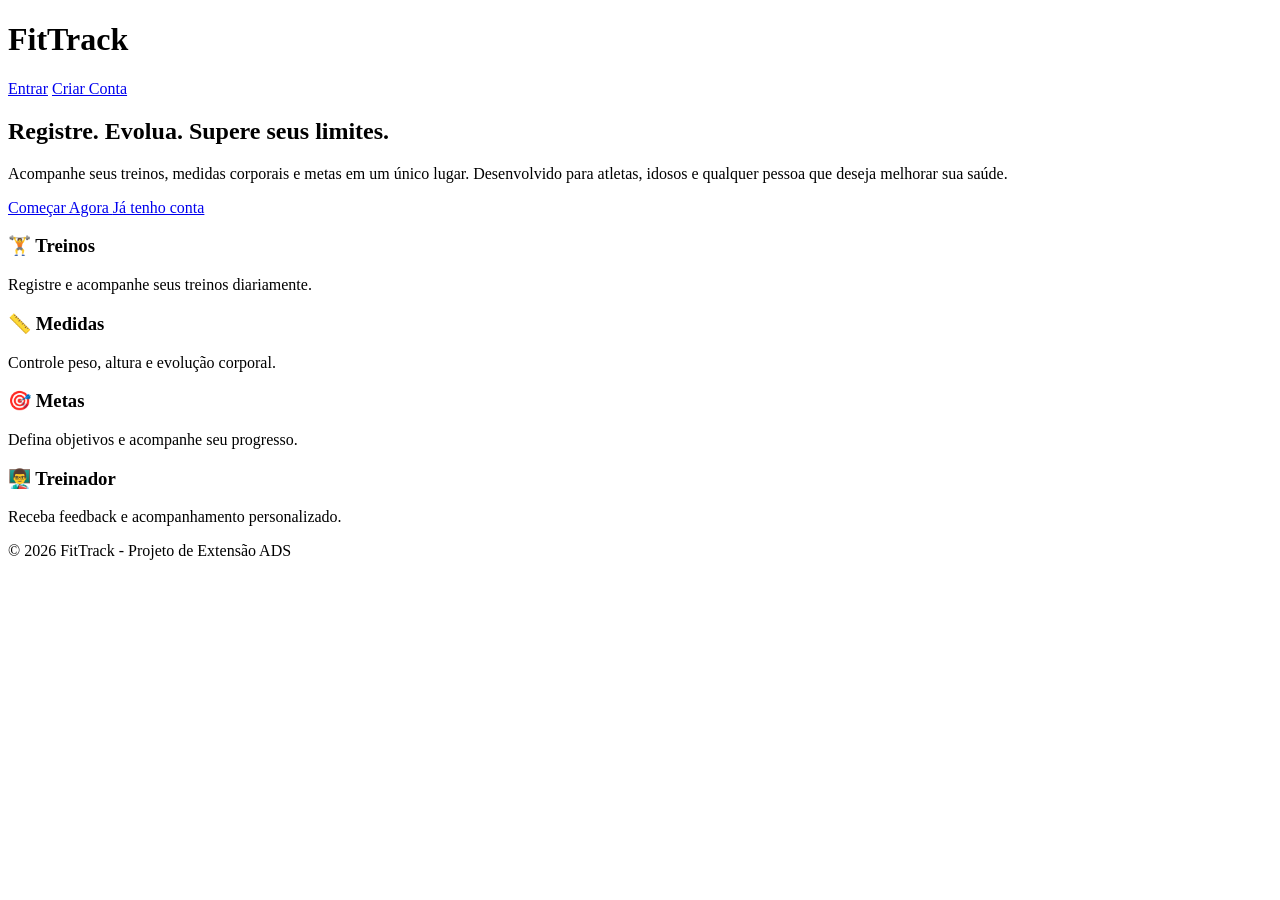
==== index.html @ 23695db5 "atualização Index" ====
<!DOCTYPE html>
<html lang="pt-BR">
<head>
    <meta charset="UTF-8">
    <meta name="viewport" content="width=device-width, initial-scale=1.0">
    <title>FitTrack</title>

    <link rel="stylesheet" href="css/style.css">
</head>
<body>

    <header class="header">
        <h1>FitTrack</h1>
        <nav>
            <a href="login.html" class="btn">Entrar</a>
            <a href="cadastro.html" class="btn btn-primary">Criar Conta</a>
        </nav>
    </header>

    <main class="hero">
        <div class="hero-content">
            <h2>Registre. Evolua. Supere seus limites.</h2>

            <p>
                Acompanhe seus treinos, medidas corporais e metas em um único lugar.
                Desenvolvido para atletas, idosos e qualquer pessoa que deseja melhorar sua saúde.
            </p>

            <div class="hero-buttons">
                <a href="cadastro.html" class="btn btn-primary">
                    Começar Agora
                </a>

                <a href="login.html" class="btn">
                    Já tenho conta
                </a>
            </div>
        </div>
    </main>

    <section class="features">
        <div class="card">
            <h3>🏋️ Treinos</h3>
            <p>Registre e acompanhe seus treinos diariamente.</p>
        </div>

        <div class="card">
            <h3>📏 Medidas</h3>
            <p>Controle peso, altura e evolução corporal.</p>
        </div>

        <div class="card">
            <h3>🎯 Metas</h3>
            <p>Defina objetivos e acompanhe seu progresso.</p>
        </div>

        <div class="card">
            <h3>👨‍🏫 Treinador</h3>
            <p>Receba feedback e acompanhamento personalizado.</p>
        </div>
    </section>

    <footer>
        <p>© 2026 FitTrack - Projeto de Extensão ADS</p>
    </footer>

</body>
</html>
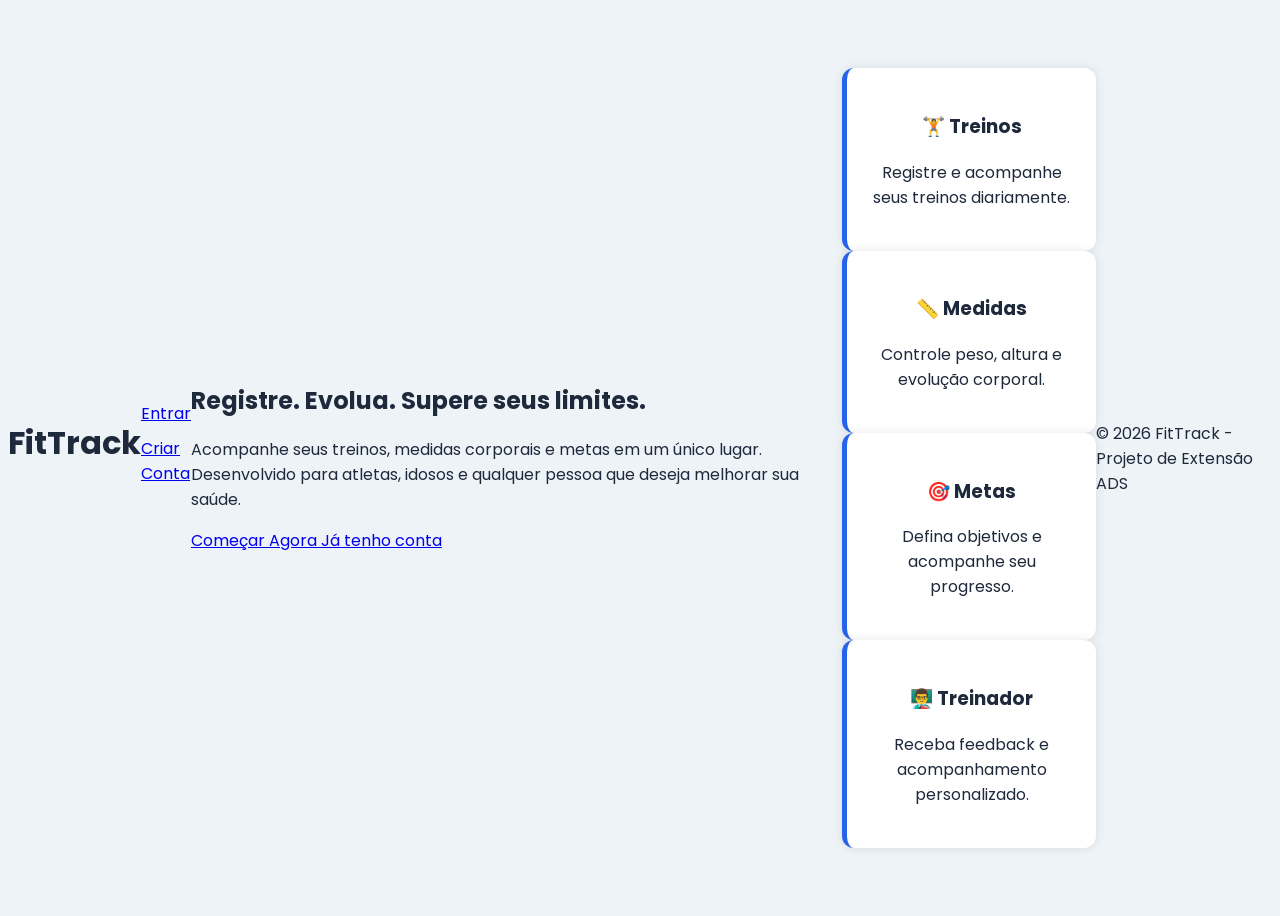
==== commit 6e430a66: "Atualizando CSS" ====
--- a/index.html
+++ b/index.html
@@ -6,6 +6,12 @@
     <title>FitTrack</title>
 
     <link rel="stylesheet" href="css/style.css">
+	
+	<link rel="preconnect" href="https://fonts.googleapis.com">
+	<link rel="preconnect" href="https://fonts.gstatic.com" crossorigin>
+
+	<link href="https://fonts.googleapis.com/css2?family=Poppins:wght@300;400;500;600;700&display=swap" rel="stylesheet">
+	<link rel="stylesheet" href="https://cdn.jsdelivr.net/npm/bootstrap-icons@1.13.1/font/bootstrap-icons.min.css">
 </head>
 <body>
 
--- a/css/style.css
+++ b/css/style.css
@@ -0,0 +1,195 @@
+body {
+
+    font-family: Arial, sans-serif;
+
+    background-color: #f5f5f5;
+
+    display: flex;
+
+    justify-content: center;
+
+    align-items: center;
+
+    min-height: 100vh;
+}
+
+.container {
+
+    background: white;
+
+    padding: 30px;
+
+    border-radius: 12px;
+
+    width: 350px;
+
+    box-shadow: 0 0 15px rgba(0,0,0,0.1);
+}
+
+input {
+
+    width: 100%;
+
+    padding: 12px;
+
+    margin: 10px 0;
+}
+
+button {
+
+    width: 100%;
+
+    padding: 12px;
+
+    border: none;
+
+    background: #2563eb;
+
+    color: white;
+
+    border-radius: 8px;
+
+    cursor: pointer;
+}
+
+.dashboard {
+
+    width: 90%;
+    max-width: 1200px;
+}
+
+header {
+
+    display: flex;
+    justify-content: space-between;
+    align-items: center;
+
+    margin-bottom: 30px;
+}
+
+.cards {
+
+    display: flex;
+    gap: 20px;
+
+    margin-bottom: 30px;
+}
+
+.card {
+
+    flex: 1;
+
+    background: white;
+
+    padding: 25px;
+
+    border-radius: 12px;
+
+    text-align: center;
+
+    box-shadow: 0 0 10px rgba(0,0,0,.1);
+}
+
+.card span {
+
+    display: block;
+
+    margin-top: 15px;
+
+    font-size: 28px;
+
+    font-weight: bold;
+}
+
+.grafico {
+    width: 100%;
+    max-width: 900px;
+    margin: 20px auto;
+    height: 400px;
+}
+
+/* ========================= */
+/* FITTRACK 2.0 */
+/* ========================= */
+
+body{
+
+    font-family:"Poppins",sans-serif;
+
+    background:#eef3f8;
+
+    color:#1e293b;
+}
+
+.topbar{
+
+    background:white;
+
+    padding:20px;
+
+    border-radius:16px;
+
+    display:flex;
+
+    justify-content:space-between;
+
+    align-items:center;
+
+    margin-bottom:30px;
+
+    box-shadow:0 10px 25px rgba(0,0,0,.08);
+}
+
+.logo{
+
+    display:flex;
+
+    align-items:center;
+
+    gap:10px;
+
+    font-size:28px;
+
+    font-weight:700;
+
+    color:#2563eb;
+}
+
+nav{
+
+    display:flex;
+
+    gap:10px;
+
+    flex-wrap:wrap;
+}
+
+button{
+
+    transition:.25s;
+
+    font-family:"Poppins",sans-serif;
+
+    font-weight:600;
+}
+
+button:hover{
+
+    transform:translateY(-2px);
+
+    box-shadow:0 8px 18px rgba(37,99,235,.25);
+}
+
+.card{
+
+    transition:.25s;
+
+    border-left:5px solid #2563eb;
+}
+
+.card:hover{
+
+    transform:translateY(-6px);
+
+    box-shadow:0 15px 30px rgba(0,0,0,.12);
+}
